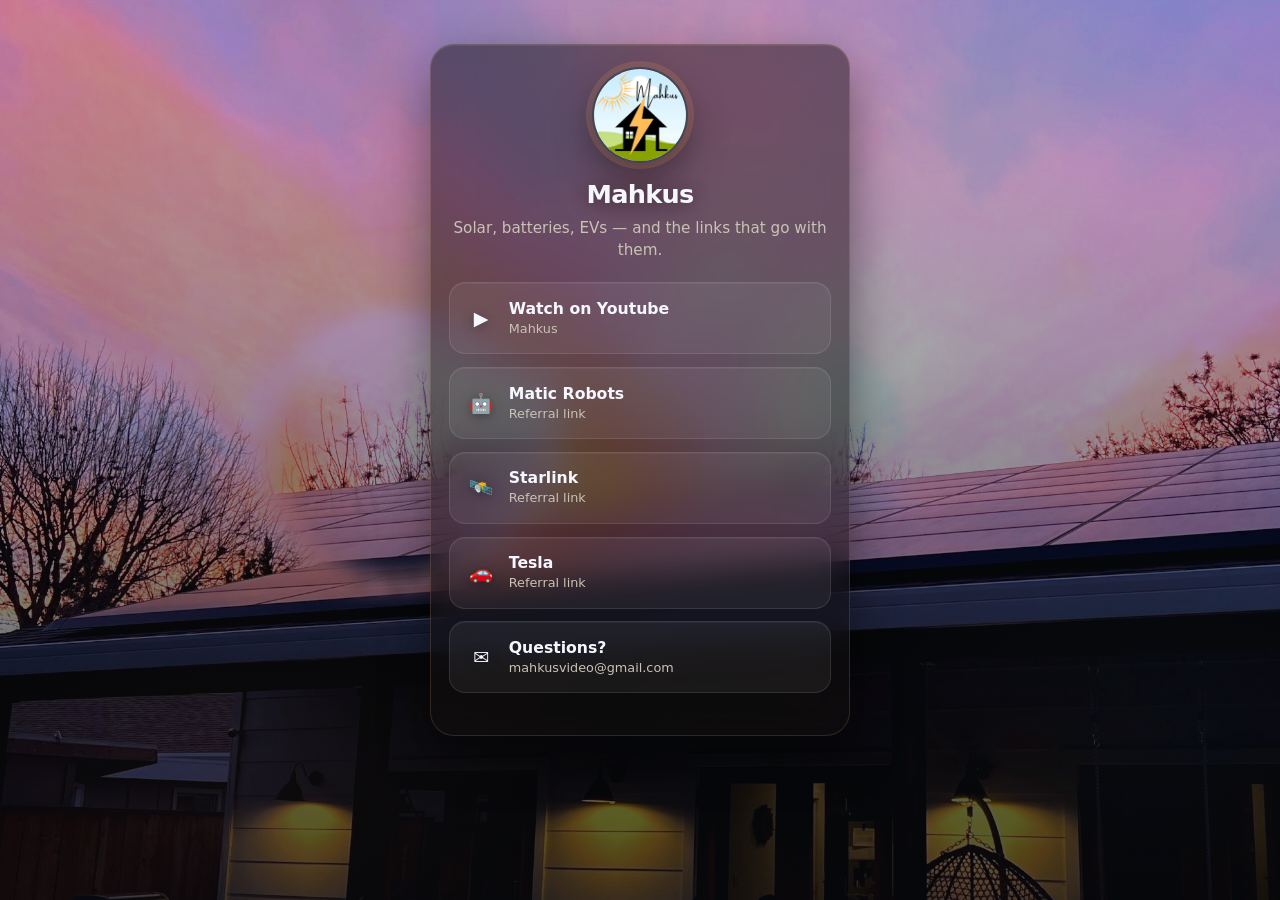
==== index.html @ c67337b9 "Add Mahkus link-in-bio site" ====
<!DOCTYPE html>
<html lang="en">
<head>
  <meta charset="UTF-8" />
  <meta name="viewport" content="width=device-width, initial-scale=1" />
  <title>Mahkus — Links</title>
  <meta name="description" content="All of Mahkus's links in one place." />
  <meta property="og:title" content="Mahkus — Links" />
  <meta property="og:description" content="Referrals, YouTube, and more." />
  <meta property="og:type" content="website" />
  <link rel="icon" href="data:image/svg+xml,%3Csvg xmlns='http://www.w3.org/2000/svg' viewBox='0 0 100 100'%3E%3Ccircle cx='50' cy='50' r='48' fill='%23111827'/%3E%3Ctext x='50' y='68' text-anchor='middle' font-size='52'%3E🔗%3C/text%3E%3C/svg%3E" />
  <style>
    :root {
      color-scheme: dark;
      --text: #f5f7ff;
      --muted: #c9c2b6;
      --accent: #f0a35a;
    }

    * { box-sizing: border-box; }

    html, body {
      margin: 0;
      min-height: 100%;
      color: var(--text);
      font-family: ui-sans-serif, system-ui, -apple-system, Segoe UI, Roboto, Helvetica, Arial, sans-serif;
      -webkit-font-smoothing: antialiased;
    }

    body {
      position: relative;
      isolation: isolate;
      min-height: 100vh;
      background: #120e0b;
    }

    body::before {
      content: "";
      position: fixed;
      inset: 0;
      z-index: -2;
      background: url("bg.jpg") center / cover no-repeat;
      transform: scale(1.03);
      filter: saturate(1.08) contrast(1.04) brightness(1.08);
    }

    body::after {
      content: "";
      position: fixed;
      inset: 0;
      z-index: -1;
      /* Lighter warm sunset wash — keep readable but brighter */
      background:
        linear-gradient(180deg, rgba(18, 12, 8, 0.22) 0%, rgba(12, 14, 18, 0.38) 40%, rgba(8, 10, 14, 0.72) 100%),
        radial-gradient(900px 520px at 50% 0%, rgba(255, 150, 70, 0.16), transparent 58%),
        radial-gradient(700px 420px at 20% 90%, rgba(255, 110, 50, 0.08), transparent 55%),
        radial-gradient(600px 380px at 90% 80%, rgba(70, 110, 160, 0.08), transparent 50%);
    }

    @media (prefers-reduced-motion: reduce) {
      *, *::before, *::after {
        animation: none !important;
        transition: none !important;
      }
    }

    .wrap {
      width: min(420px, calc(100% - 2rem));
      margin: 0 auto;
      padding: 2.75rem 0 3rem;
    }

    .panel {
      padding: 1.35rem 1.15rem 1.25rem;
      border-radius: 24px;
      background: rgba(20, 16, 14, 0.48);
      border: 1px solid rgba(255, 210, 160, 0.14);
      box-shadow:
        0 20px 50px rgba(0, 0, 0, 0.45),
        inset 0 1px 0 rgba(255, 220, 180, 0.08);
      backdrop-filter: blur(18px) saturate(130%);
      -webkit-backdrop-filter: blur(18px) saturate(130%);
    }

    header {
      text-align: center;
      margin-bottom: 1.35rem;
    }

    .avatar {
      width: 96px;
      height: 96px;
      margin: 0 auto 1rem;
      border-radius: 50%;
      overflow: hidden;
      border: 2px solid rgba(255, 255, 255, 0.18);
      box-shadow:
        0 0 0 6px rgba(240, 163, 90, 0.16),
        0 16px 40px rgba(0, 0, 0, 0.45);
      background: #161d2e;
    }

    .avatar img {
      width: 100%;
      height: 100%;
      object-fit: cover;
      display: block;
    }

    h1 {
      margin: 0;
      font-size: 1.6rem;
      font-weight: 750;
      letter-spacing: -0.03em;
      text-shadow: 0 2px 18px rgba(0, 0, 0, 0.45);
    }

    .bio {
      margin: 0.5rem 0 0;
      color: var(--muted);
      font-size: 0.95rem;
      line-height: 1.45;
    }

    .links {
      display: grid;
      gap: 0.8rem;
    }

    a.link {
      display: flex;
      align-items: center;
      gap: 0.85rem;
      padding: 0.98rem 1.05rem;
      border-radius: 16px;
      background: rgba(255, 255, 255, 0.06);
      color: var(--text);
      text-decoration: none;
      border: 1px solid rgba(255, 255, 255, 0.1);
      box-shadow: inset 0 1px 0 rgba(255, 255, 255, 0.05);
      transition: background 0.18s ease, transform 0.18s ease, border-color 0.18s ease, box-shadow 0.18s ease;
    }

    a.link:hover {
      background: rgba(240, 163, 90, 0.12);
      border-color: rgba(240, 163, 90, 0.42);
      transform: translateY(-2px);
      box-shadow:
        0 10px 28px rgba(0, 0, 0, 0.35),
        0 0 0 3px rgba(240, 163, 90, 0.16);
    }

    a.link:active { transform: translateY(0); }

    a.link:focus-visible {
      outline: none;
      box-shadow: 0 0 0 3px rgba(240, 163, 90, 0.35);
    }

    .emoji {
      width: 1.75rem;
      text-align: center;
      font-size: 1.2rem;
      flex-shrink: 0;
      filter: drop-shadow(0 2px 6px rgba(0,0,0,0.35));
    }

    .copy { min-width: 0; }

    .label {
      display: block;
      font-weight: 650;
      font-size: 0.98rem;
      line-height: 1.25;
    }

    .sub {
      display: block;
      margin-top: 0.15rem;
      color: var(--muted);
      font-size: 0.8rem;
      line-height: 1.3;
    }

    footer {
      margin-top: 1.35rem;
      text-align: center;
      color: rgba(201, 194, 182, 0.85);
      font-size: 0.75rem;
    }
  </style>
</head>
<body>
  <main class="wrap">
    <div class="panel">
      <header>
        <div class="avatar"><img src="avatar.jpg" alt="Mahkus" width="96" height="96" /></div>
        <h1>Mahkus</h1>
        <p class="bio">Solar, batteries, EVs — and the links that go with them.</p>
      </header>

      <!-- Edit this list: label, url, emoji, optional subtitle -->
      <nav class="links" id="links" aria-label="Links"></nav>

      <footer></footer>
    </div>
  </main>

  <script>
    // ===== EDIT YOUR LINKS HERE =====
    const PROFILE = {
      name: "Mahkus",
      bio: "Solar, batteries, EVs — and the links that go with them.",
      avatar: "avatar.jpg",
    };

    const LINKS = [
      {
        label: "Watch on Youtube",
        subtitle: "Mahkus",
        url: "https://youtube.com/@themahkus",
        emoji: "▶️",
      },
      {
        label: "Matic Robots",
        subtitle: "Referral link",
        url: "http://referrals.maticrobots.com/maticrobots/u/mahkus11?sub=maticrobots",
        emoji: "🤖",
      },
      {
        label: "Starlink",
        subtitle: "Referral link",
        url: "https://starlink.com/?referral=RC-3867860-40768-78",
        emoji: "🛰️",
      },
      {
        label: "Tesla",
        subtitle: "Referral link",
        url: "https://ts.la/mark51041",
        emoji: "🚗",
      },
      {
        label: "Questions?",
        subtitle: "mahkusvideo@gmail.com",
        url: "mailto:mahkusvideo@gmail.com",
        emoji: "✉️",
      },
    ];
    // ===== END CONFIG =====

    document.querySelector("h1").textContent = PROFILE.name;
    document.querySelector(".bio").textContent = PROFILE.bio;
    const avatarImg = document.querySelector(".avatar img");
    if (avatarImg && PROFILE.avatar) {
      avatarImg.src = PROFILE.avatar;
      avatarImg.alt = PROFILE.name;
    }
    document.title = PROFILE.name + " — Links";

    const nav = document.getElementById("links");
    for (const item of LINKS) {
      const a = document.createElement("a");
      a.className = "link";
      a.href = item.url;
      if (!item.url.startsWith("mailto:")) {
        a.target = "_blank";
        a.rel = "noopener noreferrer";
      }
      a.innerHTML =
        '<span class="emoji" aria-hidden="true">' + (item.emoji || "🔗") + "</span>" +
        '<span class="copy"><span class="label"></span>' +
        (item.subtitle ? '<span class="sub"></span>' : "") +
        "</span>";
      a.querySelector(".label").textContent = item.label;
      const sub = a.querySelector(".sub");
      if (sub) sub.textContent = item.subtitle;
      nav.appendChild(a);
    }
  </script>
</body>
</html>
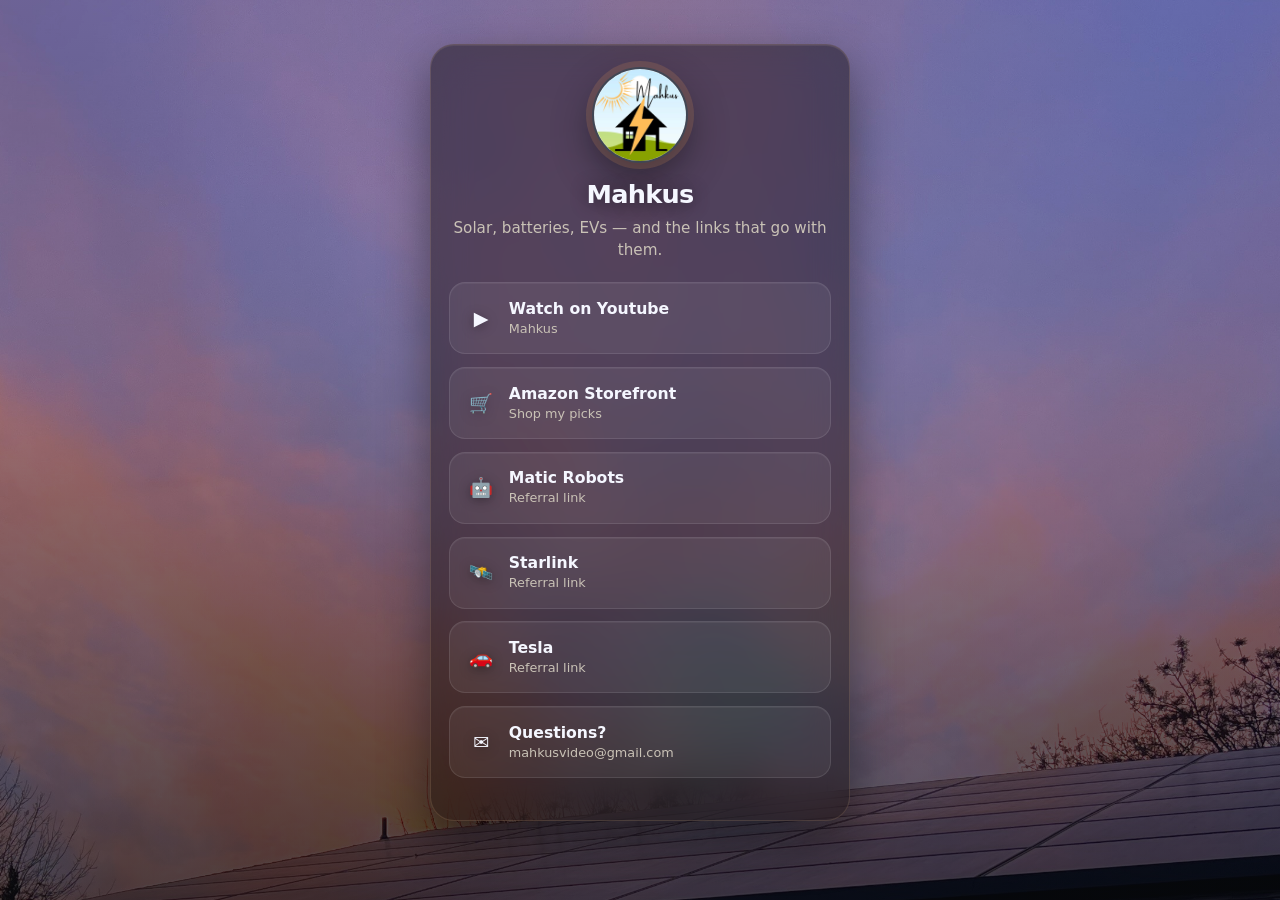
==== commit aafcd4a0: "Add Amazon storefront link" ====
--- a/index.html
+++ b/index.html
@@ -220,6 +220,12 @@
         subtitle: "Mahkus",
         url: "https://youtube.com/@themahkus",
         emoji: "▶️",
+      },
+      {
+        label: "Amazon Storefront",
+        subtitle: "Shop my picks",
+        url: "https://www.amazon.com/shop/mahkusg",
+        emoji: "🛒",
       },
       {
         label: "Matic Robots",
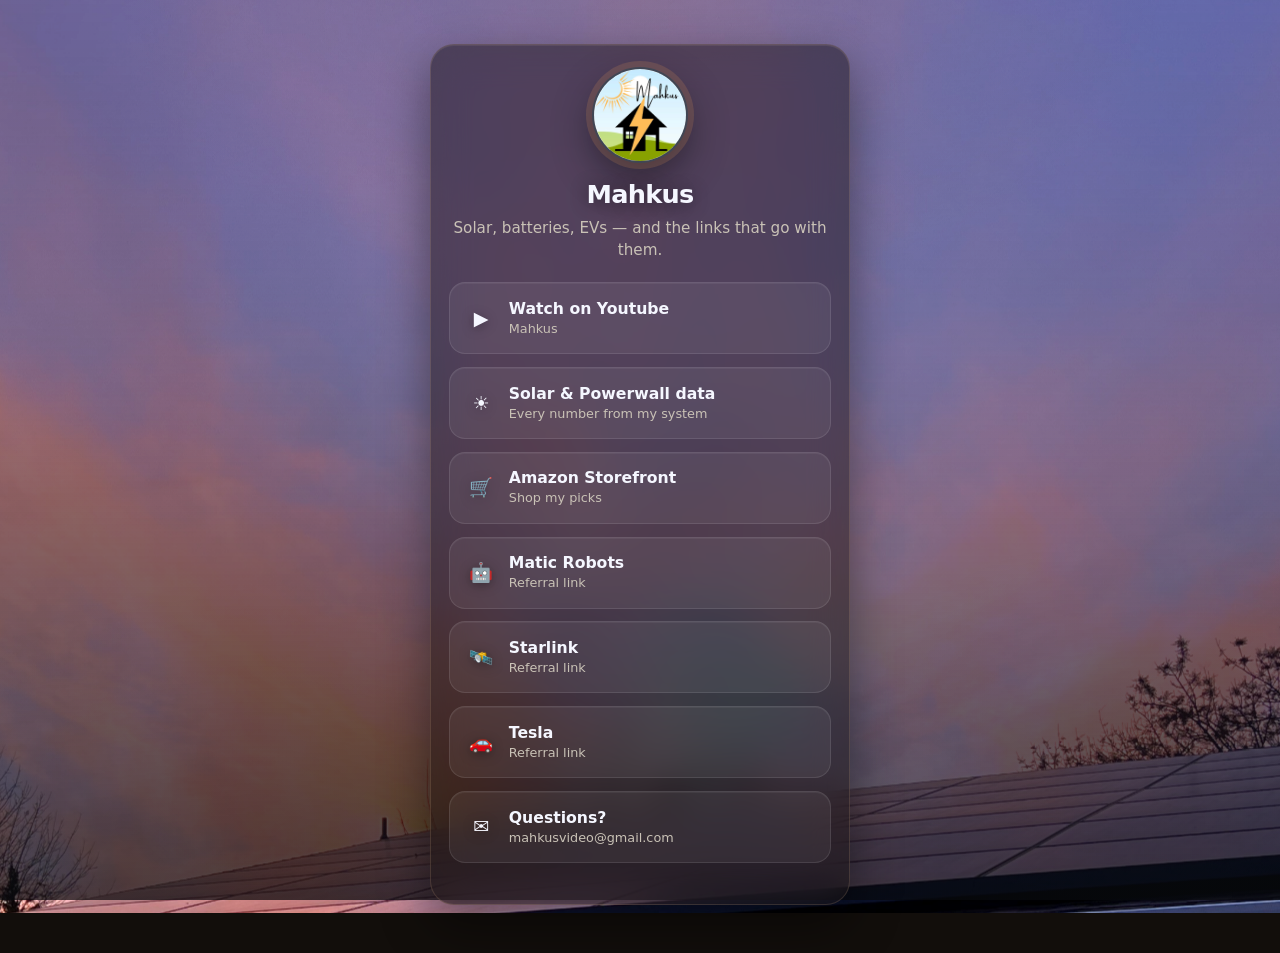
==== commit ec772aa1: "Add Solar & Powerwall data page at /solar/ and link it second (after YouTube)" ====
--- a/index.html
+++ b/index.html
@@ -218,36 +218,49 @@
       {
         label: "Watch on Youtube",
         subtitle: "Mahkus",
+        slug: "youtube",
         url: "https://youtube.com/@themahkus",
         emoji: "▶️",
       },
       {
+        label: "Solar & Powerwall data",
+        subtitle: "Every number from my system",
+        slug: "solar",
+        url: "/solar/",
+        emoji: "☀️",
+      },
+      {
         label: "Amazon Storefront",
         subtitle: "Shop my picks",
+        slug: "amazon",
         url: "https://www.amazon.com/shop/mahkusg",
         emoji: "🛒",
       },
       {
         label: "Matic Robots",
         subtitle: "Referral link",
+        slug: "matic",
         url: "http://referrals.maticrobots.com/maticrobots/u/mahkus11?sub=maticrobots",
         emoji: "🤖",
       },
       {
         label: "Starlink",
         subtitle: "Referral link",
+        slug: "starlink",
         url: "https://starlink.com/?referral=RC-3867860-40768-78",
         emoji: "🛰️",
       },
       {
         label: "Tesla",
         subtitle: "Referral link",
+        slug: "tesla",
         url: "https://ts.la/mark51041",
         emoji: "🚗",
       },
       {
         label: "Questions?",
         subtitle: "mahkusvideo@gmail.com",
+        slug: "email",
         url: "mailto:mahkusvideo@gmail.com",
         emoji: "✉️",
       },
@@ -267,7 +280,8 @@
     for (const item of LINKS) {
       const a = document.createElement("a");
       a.className = "link";
-      a.href = item.url;
+      // Hop through /r/<slug>/ so Cloudflare can count each button as a page view
+      a.href = item.slug ? ("/r/" + item.slug + "/") : item.url;
       if (!item.url.startsWith("mailto:")) {
         a.target = "_blank";
         a.rel = "noopener noreferrer";
@@ -283,5 +297,17 @@
       nav.appendChild(a);
     }
   </script>
+  <script src="/analytics-token.js"></script>
+  <script>
+    (function () {
+      var token = window.CF_WEB_ANALYTICS_TOKEN;
+      if (!token) return;
+      var s = document.createElement("script");
+      s.type = "module";
+      s.src = "https://static.cloudflareinsights.com/beacon.min.js";
+      s.setAttribute("data-cf-beacon", JSON.stringify({ token: token }));
+      document.head.appendChild(s);
+    })();
+  </script>
 </body>
 </html>
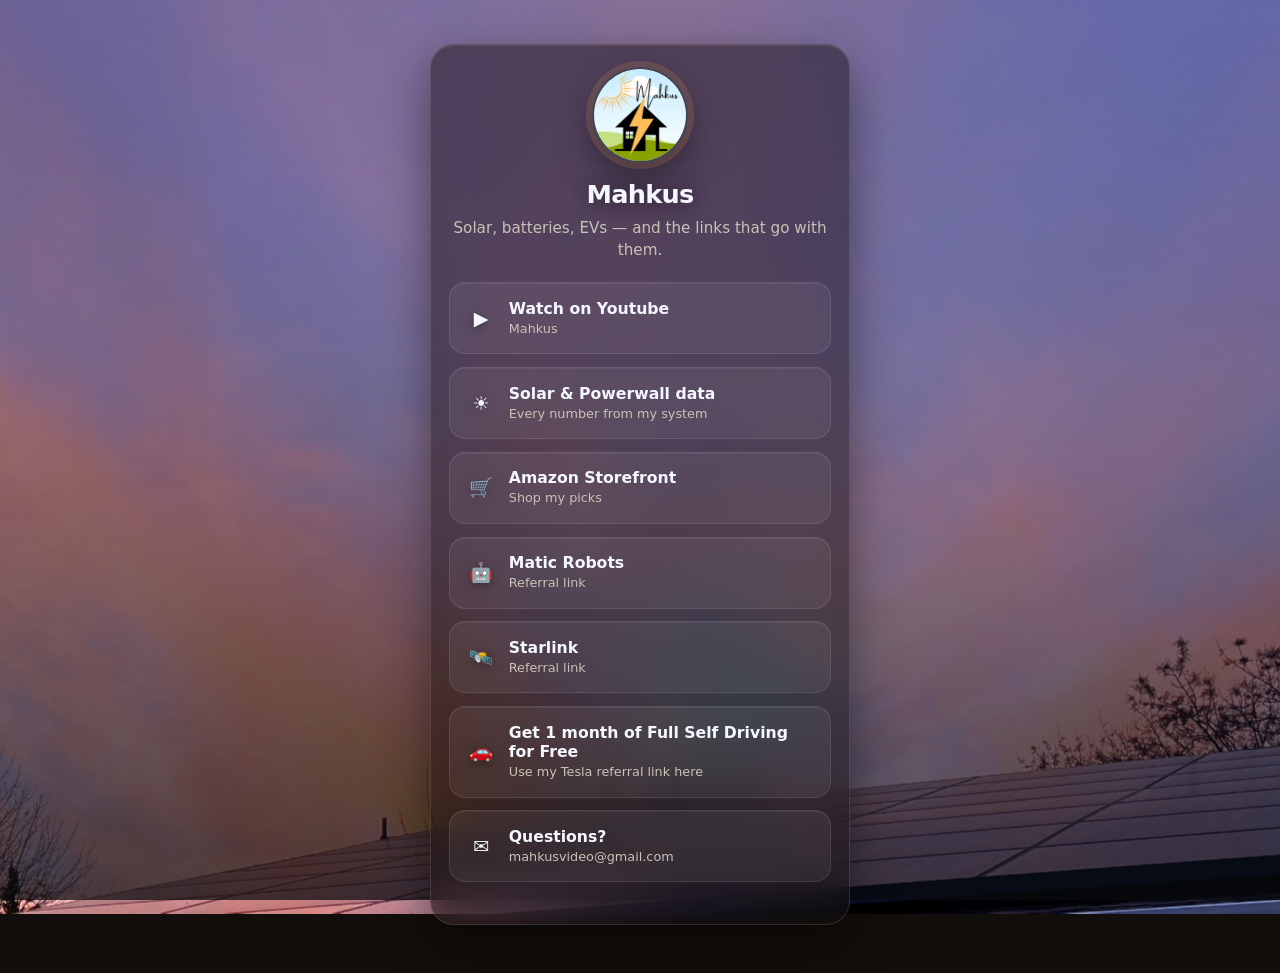
==== commit c95ad9a3: "Update Tesla button copy for FSD referral offer" ====
--- a/index.html
+++ b/index.html
@@ -251,10 +251,10 @@
         emoji: "🛰️",
       },
       {
-        label: "Tesla",
-        subtitle: "Referral link",
+        label: "Get 1 month of Full Self Driving for Free",
+        subtitle: "Use my Tesla referral link here",
         slug: "tesla",
-        url: "https://ts.la/mark51041",
+        url: "https://tesla.com/get-app/referral?code=kimberly23427",
         emoji: "🚗",
       },
       {
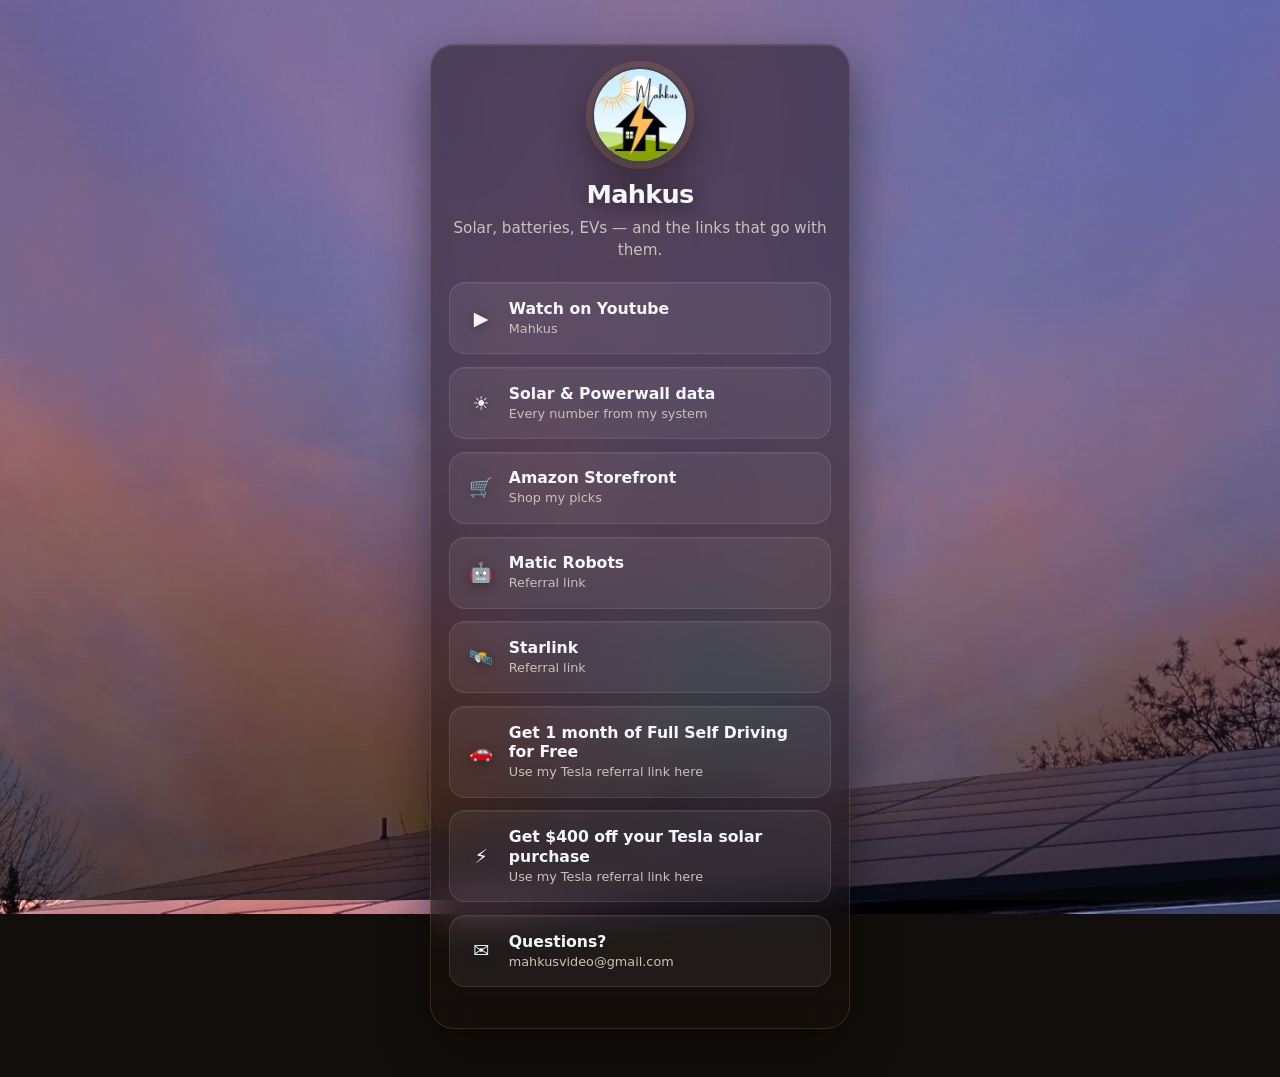
==== commit 0336e6f5: "Add Tesla solar referral button with 00 off offer" ====
--- a/index.html
+++ b/index.html
@@ -256,6 +256,13 @@
         slug: "tesla",
         url: "https://tesla.com/get-app/referral?code=kimberly23427",
         emoji: "🚗",
+      },
+      {
+        label: "Get $400 off your Tesla solar purchase",
+        subtitle: "Use my Tesla referral link here",
+        slug: "tesla-solar",
+        url: "https://ts.la/mark51041",
+        emoji: "⚡",
       },
       {
         label: "Questions?",
